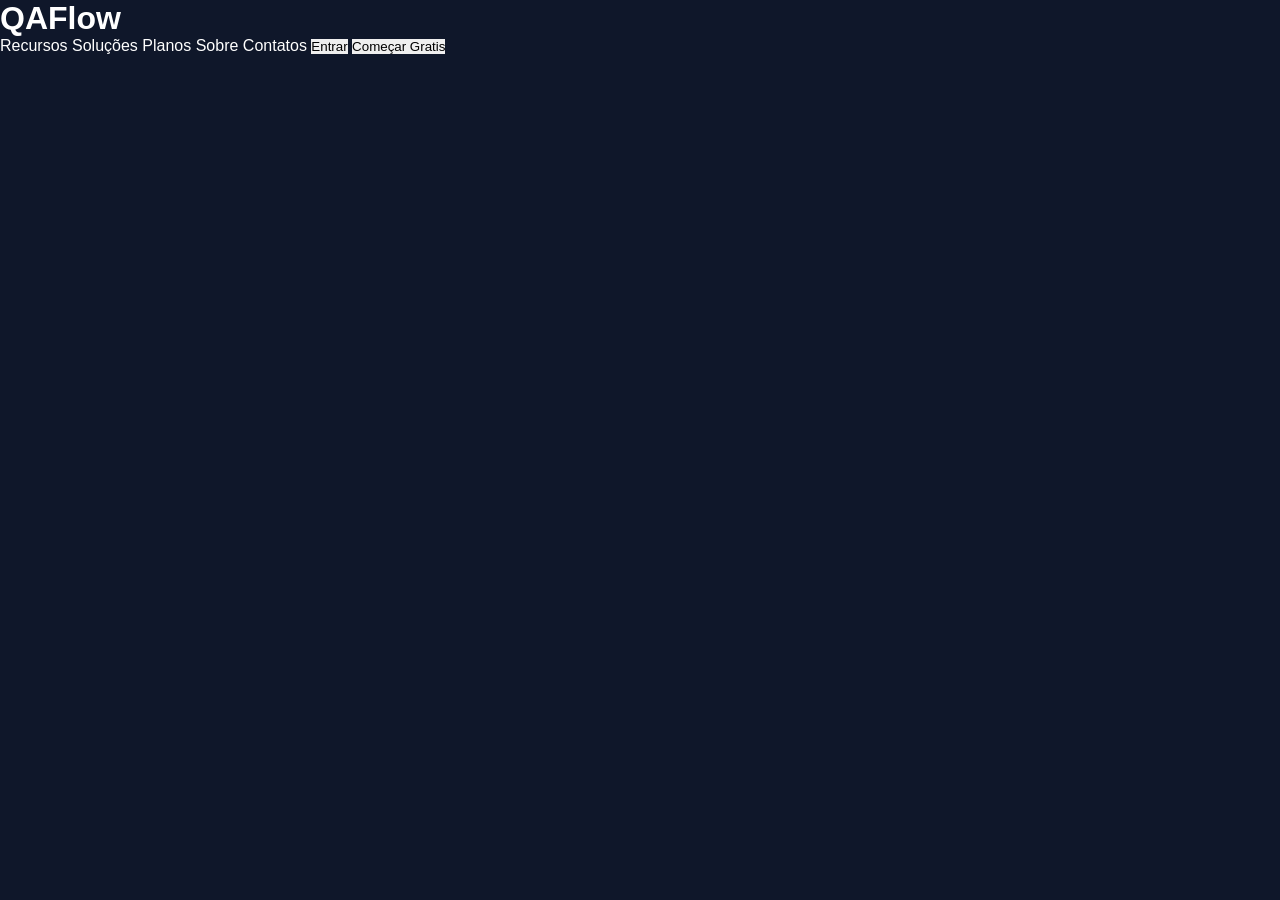
==== index.html @ 51d1ddc0 "QAFlow - V1" ====
<!-- Index - Página inicial do site QAFlow -->

<!DOCTYPE html>
<html lang="pt-BR">
<head>
  <meta charset="UTF-8">
  <meta name="viewport" content="width=device-width, initial-scale=1.0">
  <link rel="stylesheet" href="css/style.css">

  <title>QAFlow</title>
</head>
<body>

  <header>
    <h1>QAFlow</h1>

    <a href="#">Recursos</a>
    <a href="#">Soluções</a>
    <a href="#">Planos</a>
    <a href="#">Sobre</a>
    <a href="#">Contatos</a>

    <button>Entrar</button>
    <button>Começar Gratis</button>
  </header>

</body>
</html>
---- css/style.css ----
/* Style - Arquivo principal que importa todos os estilos do projeto */

@import url(variables.css);
@import url(global.css);

@import url(layout/container.css);
@import url(layout/grid.css);
@import url(layout/header.css);
@import url(layout/footer.css);
@import url(layout/responsive.css);

@import url(components/navbar.css);
@import url(components/sidebar.css);
@import url(components/buttons.css);
@import url(components/cards.css);
@import url(components/forms.css);
@import url(components/modal.css);
@import url(components/tables.css);
@import url(components/badges.css);
@import url(components/alerts.css);
@import url(components/tooltip.css);
@import url(components/dropdown.css);
@import url(components/pagination.css);
@import url(components/loader.css);
@import url(components/toast.css);

@import url(pages/landing.css);
@import url(pages/login.css);
@import url(pages/dashboard.css);
@import url(pages/projetos.css);
@import url(pages/demandas.css);
@import url(pages/bugs.css);
@import url(pages/casos.css);
@import url(pages/sessoes.css);
@import url(pages/evidencias.css);
@import url(pages/relatorios.css);
@import url(pages/perfil.css);
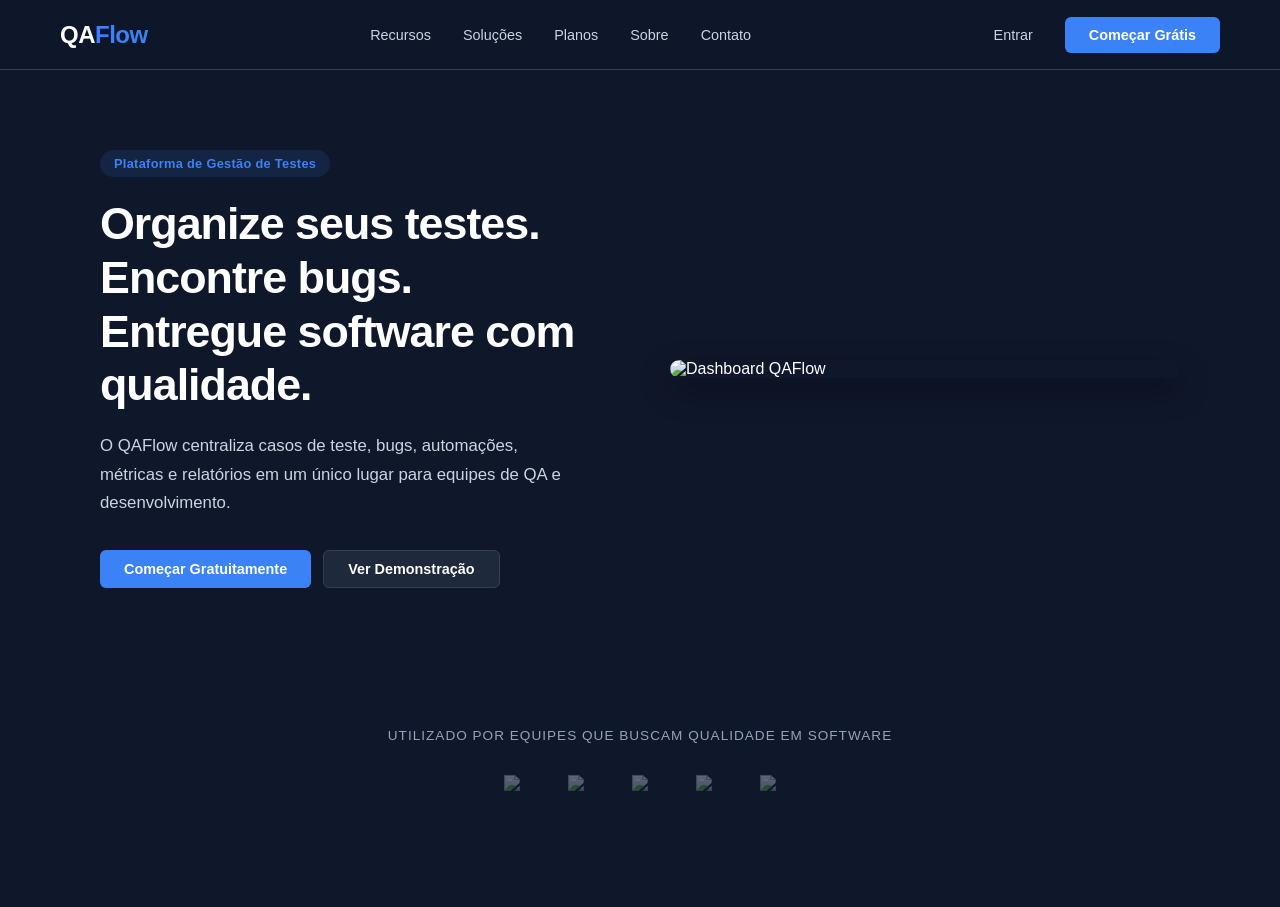
==== commit 0fec6b1a: "organização de arquivos" ====
--- a/index.html
+++ b/index.html
@@ -1,28 +1,54 @@
-<!-- Index - Página inicial do site QAFlow -->
-
 <!DOCTYPE html>
 <html lang="pt-BR">
 <head>
   <meta charset="UTF-8">
   <meta name="viewport" content="width=device-width, initial-scale=1.0">
+  <link rel="icon" href="assets/img/favicon.ico">
   <link rel="stylesheet" href="css/style.css">
-
   <title>QAFlow</title>
 </head>
 <body>
-
-  <header>
-    <h1>QAFlow</h1>
-
-    <a href="#">Recursos</a>
-    <a href="#">Soluções</a>
-    <a href="#">Planos</a>
-    <a href="#">Sobre</a>
-    <a href="#">Contatos</a>
-
-    <button>Entrar</button>
-    <button>Começar Gratis</button>
+  <header class="header">
+    <h1 class="logo">QA<span>Flow</span></h1>
+    <nav class="menu">
+      <a href="#recursos">Recursos</a>
+      <a href="#solucoes">Soluções</a>
+      <a href="#planos">Planos</a>
+      <a href="#sobre">Sobre</a>
+      <a href="#contato">Contato</a>
+    </nav>
+    <div class="buttons">
+      <button class="btn-login">Entrar</button>
+      <button class="btn-primary">Começar Grátis</button>
+    </div>
   </header>
 
+  <section class="hero">
+    <div class="hero-text">
+      <span class="tag">Plataforma de Gestão de Testes</span>
+      <h2>Organize seus testes.<br>Encontre bugs.<br>Entregue software com qualidade.</h2>
+      <p>O QAFlow centraliza casos de teste, bugs, automações, métricas e relatórios em um único lugar para equipes de QA e desenvolvimento.</p>
+      <div class="hero-buttons">
+        <button class="btn-primary">Começar Gratuitamente</button>
+        <button class="btn-secondary">Ver Demonstração</button>
+      </div>
+    </div>
+    <div class="hero-image">
+      <img src="assets/img/dashboard.png" alt="Dashboard QAFlow">
+    </div>
+  </section>
+
+  <section class="companies">
+    <p>Utilizado por equipes que buscam qualidade em software</p>
+    <div class="logos">
+      <img src="assets/img/github.svg">
+      <img src="assets/img/google.svg">
+      <img src="assets/img/microsoft.svg">
+      <img src="assets/img/amazon.svg">
+      <img src="assets/img/oracle.svg">
+    </div>
+  </section>
+
+  <script src="js/script.js"></script>
 </body>
 </html>
--- a/css/style.css
+++ b/css/style.css
@@ -1,38 +1,14 @@
-/* Style - Arquivo principal que importa todos os estilos do projeto */
-
 @import url(variables.css);
 @import url(global.css);
-
-@import url(layout/container.css);
-@import url(layout/grid.css);
-@import url(layout/header.css);
-@import url(layout/footer.css);
-@import url(layout/responsive.css);
-
-@import url(components/navbar.css);
-@import url(components/sidebar.css);
-@import url(components/buttons.css);
-@import url(components/cards.css);
-@import url(components/forms.css);
-@import url(components/modal.css);
-@import url(components/tables.css);
-@import url(components/badges.css);
-@import url(components/alerts.css);
-@import url(components/tooltip.css);
-@import url(components/dropdown.css);
-@import url(components/pagination.css);
-@import url(components/loader.css);
-@import url(components/toast.css);
-
-@import url(pages/landing.css);
-@import url(pages/login.css);
-@import url(pages/dashboard.css);
-@import url(pages/projetos.css);
-@import url(pages/demandas.css);
-@import url(pages/bugs.css);
-@import url(pages/casos.css);
-@import url(pages/sessoes.css);
-@import url(pages/evidencias.css);
-@import url(pages/relatorios.css);
-@import url(pages/perfil.css);
-
+@import url(landing.css);
+@import url(responsive.css);
+@import url(login.css);
+@import url(dashboard.css);
+@import url(projetos.css);
+@import url(casos.css);
+@import url(bugs.css);
+@import url(demandas.css);
+@import url(sessoes.css);
+@import url(evidencias.css);
+@import url(relatorios.css);
+@import url(perfil.css);
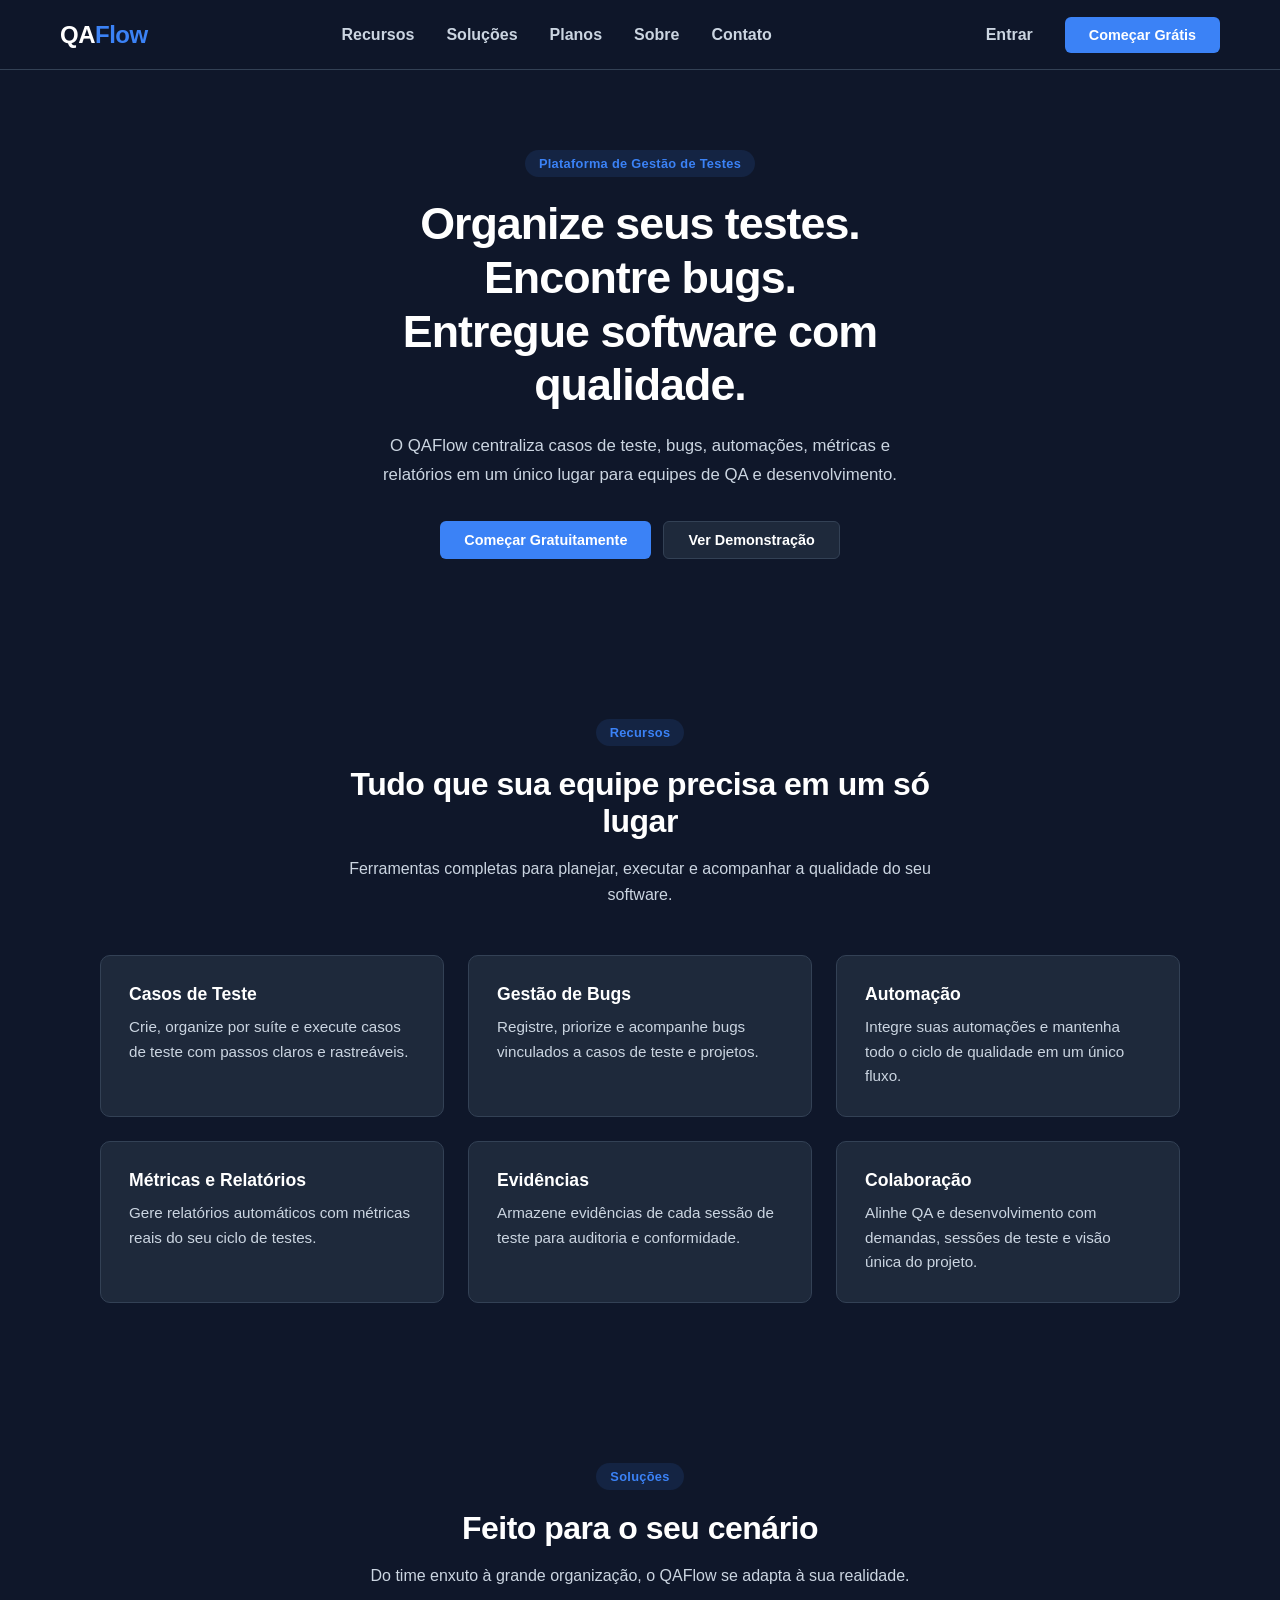
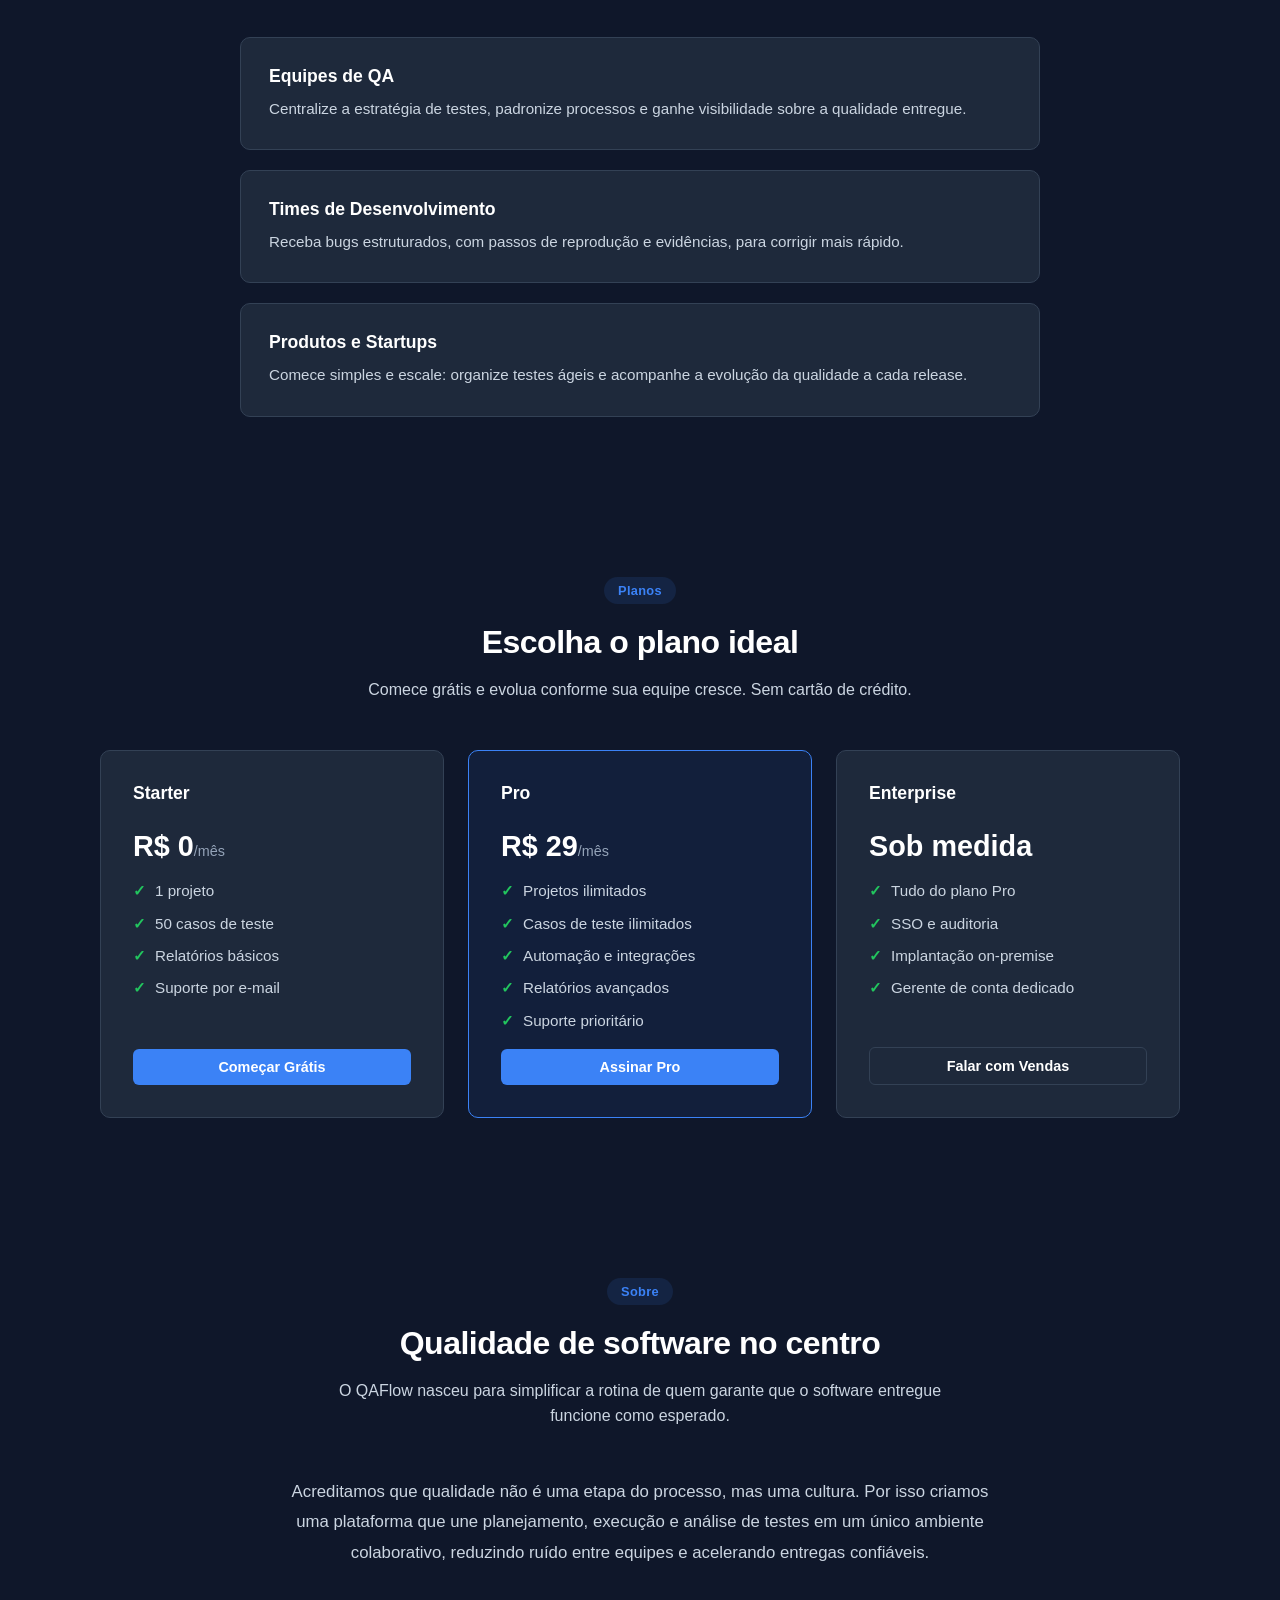
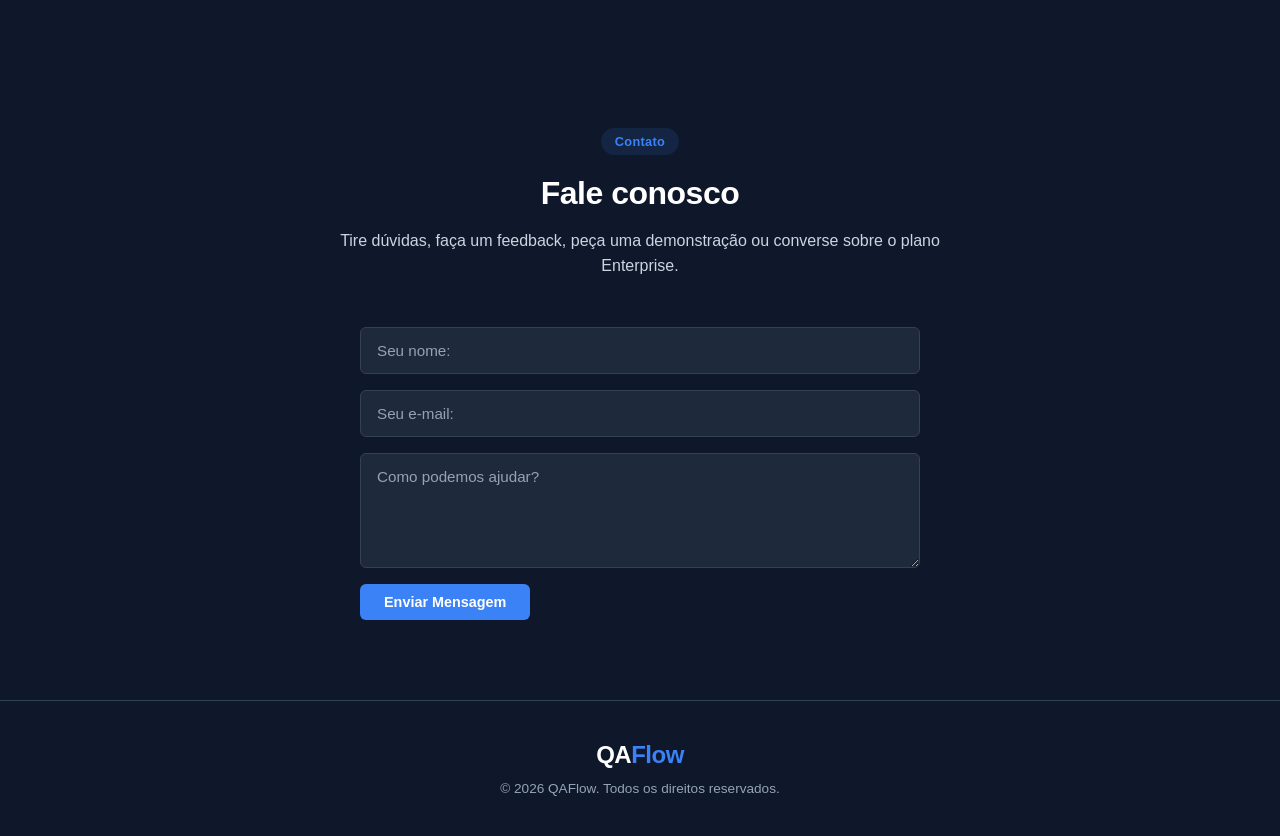
==== commit 986b8ca9: "Landing page" ====
--- a/index.html
+++ b/index.html
@@ -5,7 +5,9 @@
   <meta name="viewport" content="width=device-width, initial-scale=1.0">
   <link rel="icon" href="assets/img/favicon.ico">
   <link rel="stylesheet" href="css/style.css">
+
   <title>QAFlow</title>
+
 </head>
 <body>
   <header class="header">
@@ -33,21 +35,149 @@
         <button class="btn-secondary">Ver Demonstração</button>
       </div>
     </div>
-    <div class="hero-image">
-      <img src="assets/img/dashboard.png" alt="Dashboard QAFlow">
+  </section>
+
+  <section id="recursos" class="section">
+    <div class="section-heading">
+      <span class="tag">Recursos</span>
+      <h2>Tudo que sua equipe precisa em um só lugar</h2>
+      <p>Ferramentas completas para planejar, executar e acompanhar a qualidade do seu software.</p>
+    </div>
+
+    <div class="features-grid">
+      <article class="feature-card">
+        <h3>Casos de Teste</h3>
+        <p>Crie, organize por suíte e execute casos de teste com passos claros e rastreáveis.</p>
+      </article>
+
+      <article class="feature-card">
+        <h3>Gestão de Bugs</h3>
+        <p>Registre, priorize e acompanhe bugs vinculados a casos de teste e projetos.</p>
+      </article>
+
+      <article class="feature-card">
+        <h3>Automação</h3>
+        <p>Integre suas automações e mantenha todo o ciclo de qualidade em um único fluxo.</p>
+      </article>
+
+      <article class="feature-card">
+        <h3>Métricas e Relatórios</h3>
+        <p>Gere relatórios automáticos com métricas reais do seu ciclo de testes.</p>
+      </article>
+
+      <article class="feature-card">
+        <h3>Evidências</h3>
+        <p>Armazene evidências de cada sessão de teste para auditoria e conformidade.</p>
+      </article>
+
+      <article class="feature-card">
+        <h3>Colaboração</h3>
+        <p>Alinhe QA e desenvolvimento com demandas, sessões de teste e visão única do projeto.</p>
+      </article>
     </div>
   </section>
 
-  <section class="companies">
-    <p>Utilizado por equipes que buscam qualidade em software</p>
-    <div class="logos">
-      <img src="assets/img/github.svg">
-      <img src="assets/img/google.svg">
-      <img src="assets/img/microsoft.svg">
-      <img src="assets/img/amazon.svg">
-      <img src="assets/img/oracle.svg">
+  <section id="solucoes" class="section">
+    <div class="section-heading">
+      <span class="tag">Soluções</span>
+      <h2>Feito para o seu cenário</h2>
+      <p>Do time enxuto à grande organização, o QAFlow se adapta à sua realidade.</p>
+    </div>
+
+    <div class="solutions-list">
+      <article class="solution-item">
+        <h3>Equipes de QA</h3>
+        <p>Centralize a estratégia de testes, padronize processos e ganhe visibilidade sobre a qualidade entregue.</p>
+      </article>
+
+      <article class="solution-item">
+        <h3>Times de Desenvolvimento</h3>
+        <p>Receba bugs estruturados, com passos de reprodução e evidências, para corrigir mais rápido.</p>
+      </article>
+
+      <article class="solution-item">
+        <h3>Produtos e Startups</h3>
+        <p>Comece simples e escale: organize testes ágeis e acompanhe a evolução da qualidade a cada release.</p>
+      </article>
     </div>
   </section>
+
+  <section id="planos" class="section">
+    <div class="section-heading">
+      <span class="tag">Planos</span>
+      <h2>Escolha o plano ideal</h2>
+      <p>Comece grátis e evolua conforme sua equipe cresce. Sem cartão de crédito.</p>
+    </div>
+    <div class="plans-grid">
+      <article class="plan-card">
+        <h3>Starter</h3>
+        <p class="plan-price">R$ 0<span>/mês</span></p>
+        <ul>
+          <li>1 projeto</li>
+          <li>50 casos de teste</li>
+          <li>Relatórios básicos</li>
+          <li>Suporte por e-mail</li>
+        </ul>
+        <button class="btn-primary">Começar Grátis</button>
+      </article>
+
+      <article class="plan-card featured">
+        <h3>Pro</h3>
+        <p class="plan-price">R$ 29<span>/mês</span></p>
+        <ul>
+          <li>Projetos ilimitados</li>
+          <li>Casos de teste ilimitados</li>
+          <li>Automação e integrações</li>
+          <li>Relatórios avançados</li>
+          <li>Suporte prioritário</li>
+        </ul>
+        <button class="btn-primary">Assinar Pro</button>
+      </article>
+
+      <article class="plan-card">
+        <h3>Enterprise</h3>
+        <p class="plan-price">Sob medida</p>
+        <ul>
+          <li>Tudo do plano Pro</li>
+          <li>SSO e auditoria</li>
+          <li>Implantação on-premise</li>
+          <li>Gerente de conta dedicado</li>
+        </ul>
+        <button class="btn-secondary">Falar com Vendas</button>
+      </article>
+    </div>
+  </section>
+
+  <section id="sobre" class="section">
+    <div class="section-heading">
+      <span class="tag">Sobre</span>
+      <h2>Qualidade de software no centro</h2>
+      <p>O QAFlow nasceu para simplificar a rotina de quem garante que o software entregue funcione como esperado.</p>
+    </div>
+
+    <div class="about-content">
+      <p>Acreditamos que qualidade não é uma etapa do processo, mas uma cultura. Por isso criamos uma plataforma que une planejamento, execução e análise de testes em um único ambiente colaborativo, reduzindo ruído entre equipes e acelerando entregas confiáveis.</p>
+    </div>
+  </section>
+
+  <section id="contato" class="section">
+    <div class="section-heading">
+      <span class="tag">Contato</span>
+      <h2>Fale conosco</h2>
+      <p>Tire dúvidas, faça um feedback, peça uma demonstração ou converse sobre o plano Enterprise.</p>
+    </div>
+    <form class="contact-form">
+      <input type="text" placeholder="Seu nome:" required>
+      <input type="email" placeholder="Seu e-mail:" required>
+      <textarea placeholder="Como podemos ajudar?" rows="5" required></textarea>
+      <button type="submit" class="btn-primary">Enviar Mensagem</button>
+    </form>
+  </section>
+
+  <footer class="footer">
+    <p class="logo">QA<span>Flow</span></p>
+    <p>&copy; 2026 QAFlow. Todos os direitos reservados.</p>
+  </footer>
 
   <script src="js/script.js"></script>
 </body>
